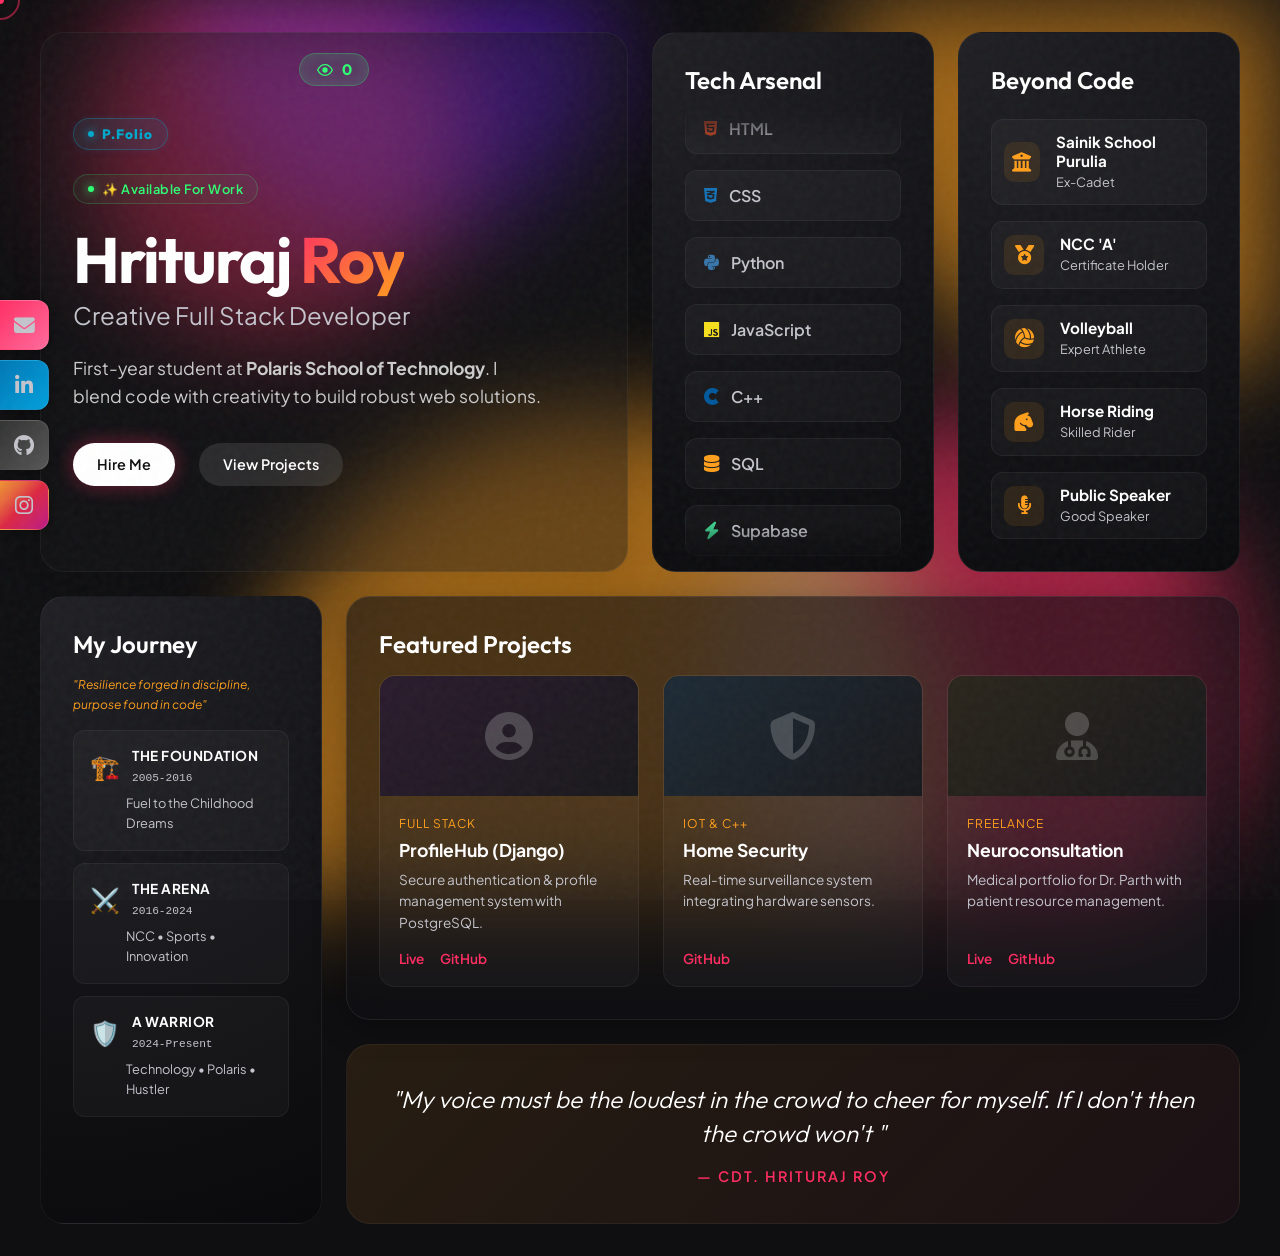
==== index.html @ 65776b00 "adding view button and p.folio" ====
<!DOCTYPE html>
<html lang="en">

<head>
    <meta charset="UTF-8">
    <meta name="viewport" content="width=device-width, initial-scale=1.0">
    <title>Hrituraj Roy | Full Stack Developer</title>
    <meta name="description" content="Portfolio of Hrituraj Roy - Full Stack Developer, Athlete, & Innovator.">
    <link rel="stylesheet" href="style.css">
    <link rel="preconnect" href="https://fonts.googleapis.com">
    <link rel="preconnect" href="https://fonts.gstatic.com" crossorigin>
    <link
        href="https://fonts.googleapis.com/css2?family=Outfit:wght@400;600;800&family=Plus+Jakarta+Sans:wght@400;500;700&display=swap"
        rel="stylesheet">
    <link rel="stylesheet" href="https://cdnjs.cloudflare.com/ajax/libs/font-awesome/6.4.0/css/all.min.css">
</head>

<body>
    <div class="cursor-dot"></div>
    <div class="cursor-outline"></div>
    <canvas id="particle-canvas"></canvas>
    <div class="grain-overlay"></div>

    <main class="bento-container">

        <!-- Tile 1: Intro / Hero -->
        <div class="bento-tile tile-intro">
            <div class="profile-header">
                <div class="logo-container">
                    <div class="pfolio-logo">P.Folio</div>
                </div>
                <!-- Restored views counter with live SVG eye -->
                <div class="views-counter" title="Profile Views">
                    <div class="live-indicator">
                        <svg class="eye-radar" viewBox="0 0 24 24" fill="none" xmlns="http://www.w3.org/2000/svg">
                            <circle cx="12" cy="12" r="4" fill="currentColor"></circle>
                            <path d="M1 12C1 12 5 4 12 4C19 4 23 12 23 12C23 12 19 20 12 20C5 20 1 12 1 12Z" stroke="currentColor" stroke-width="2" stroke-linecap="round" stroke-linejoin="round"></path>
                        </svg>
                    </div>
                    <span id="view-count">0</span>
                </div>
                <div class="status-badge">✨ Available For Work</div>
                <h1 id="header-name"><span id="name-text">Hrituraj</span> <span class="gradient-text"
                        id="surname-text">Roy</span></h1>
                <h2>Creative Full Stack Developer</h2>
                <p>First-year student at <strong>Polaris School of Technology</strong>. I blend code with creativity to
                    build robust web solutions.</p>
                <div class="intro-actions">
                    <a href="contact.html" class="btn btn-primary">Hire Me</a>
                    <a href="#projects" class="btn btn-secondary">View Projects</a>
                </div>
            </div>
        </div>

        <!-- Tile 2: Tech Stack (Marquee) -->
        <div class="bento-tile tile-stack">
            <h3>Tech Arsenal</h3>
            <div class="marquee-wrapper">
                <div class="marquee-content">
                    <div class="stack-item"><i class="fab fa-html5"></i> <span>HTML</span></div>
                    <div class="stack-item"><i class="fab fa-css3-alt"></i> <span>CSS</span></div>
                    <div class="stack-item"><i class="fab fa-python"></i> <span>Python</span></div>
                    <div class="stack-item"><i class="fab fa-js"></i> <span>JavaScript</span></div>
                    <div class="stack-item"><i class="fab fa-cuttlefish"></i> <span>C++</span></div>
                    <div class="stack-item"><i class="fas fa-database"></i> <span>SQL</span></div>
                    <div class="stack-item"><i class="fas fa-bolt"></i> <span>Supabase</span></div>
                    <div class="stack-item"><i class="fab fa-envira"></i> <span>Django</span></div>

                    <!-- Duplicate for seamless loop -->
                    <div class="stack-item"><i class="fab fa-html5"></i> <span>HTML</span></div>
                    <div class="stack-item"><i class="fab fa-css3-alt"></i> <span>CSS</span></div>
                    <div class="stack-item"><i class="fab fa-python"></i> <span>Python</span></div>
                    <div class="stack-item"><i class="fab fa-js"></i> <span>JavaScript</span></div>
                    <div class="stack-item"><i class="fab fa-cuttlefish"></i> <span>C++</span></div>
                    <div class="stack-item"><i class="fas fa-database"></i> <span>SQL</span></div>
                    <div class="stack-item"><i class="fas fa-bolt"></i> <span>Supabase</span></div>
                    <div class="stack-item"><i class="fab fa-envira"></i> <span>Django</span></div>
                </div>
            </div>
        </div>

        <!-- Tile 3: The Athlete & Leader -->
        <div class="bento-tile tile-athlete">
            <h3>Beyond Code</h3>
            <div class="achievements-grid">
                <div class="achievement-card">
                    <div class="icon-box"><i class="fas fa-university"></i></div>
                    <div class="ach-text">
                        <h4>Sainik School Purulia</h4>
                        <p>Ex-Cadet</p>
                    </div>
                </div>
                <div class="achievement-card">
                    <div class="icon-box"><i class="fas fa-medal"></i></div>
                    <div class="ach-text">
                        <h4>NCC 'A'</h4>
                        <p>Certificate Holder</p>
                    </div>
                </div>
                <div class="achievement-card">
                    <div class="icon-box"><i class="fas fa-volleyball-ball"></i></div>
                    <div class="ach-text">
                        <h4>Volleyball</h4>
                        <p>Expert Athlete</p>
                    </div>
                </div>
                <div class="achievement-card">
                    <div class="icon-box"><i class="fas fa-horse-head"></i></div>
                    <div class="ach-text">
                        <h4>Horse Riding</h4>
                        <p>Skilled Rider</p>
                    </div>
                </div>
                <div class="achievement-card">
                    <div class="icon-box"><i class="fas fa-microphone-alt"></i></div>
                    <div class="ach-text">
                        <h4>Public Speaker</h4>
                        <p>Good Speaker</p>
                    </div>
                </div>
            </div>
        </div>

        <!-- Tile 4: My Journey - 3 Phases -->
        <div class="bento-tile tile-exp">
            <h3>My Journey</h3>
            <p class="journey-tagline">"Resilience forged in discipline, purpose found in code"</p>

            <div class="journey-phases">
                <!-- Phase 1: Roots -->
                <div class="phase-card" data-phase="roots">
                    <div class="phase-header">
                        <div class="phase-icon">🏗️</div>
                        <div class="phase-info">
                            <h4>THE FOUNDATION </h4>
                            <span class="phase-years">2005-2016</span>
                        </div>
                    </div>
                    <p class="phase-summary">Fuel to the Childhood Dreams</p>
                    <div class="phase-tooltip">
                        <strong>Where it began:</strong> Born in a small village, my mother saw potential beyond our
                        circumstances. Her courage moved us to town school, where I discovered Sainik School Purulia.
                        Earned my place there and shaped by merit.
                    </div>
                </div>

                <!-- Phase 2: Warrior -->
                <div class="phase-card" data-phase="warrior">
                    <div class="phase-header">
                        <div class="phase-icon">⚔️</div>
                        <div class="phase-info">
                            <h4>THE ARENA</h4>
                            <span class="phase-years">2016-2024</span>
                        </div>
                    </div>
                    <p class="phase-summary">NCC • Sports • Innovation</p>
                    <div class="phase-tooltip">
                        Thrived in boarding school's military environment.
                        Led NCC drills,pushed physical limits. Then ATAL Innovation
                        Mission opened a new world—IoT, sensors, code. Built projects, won district events. Soldier
                        mindset met maker spirit.
                    </div>
                </div>

                <!-- Phase 3: Builder -->
                <div class="phase-card" data-phase="builder">
                    <div class="phase-header">
                        <div class="phase-icon">🛡️</div>
                        <div class="phase-info">
                            <h4>A WARRIOR</h4>
                            <span class="phase-years">2024-Present</span>
                        </div>
                    </div>
                    <p class="phase-summary">Technology • Polaris • Hustler</p>
                    <div class="phase-tooltip">
                        Army didn't happen. Hurt, but didn't break.
                        Channeled that warrior discipline into full-stack development at Polaris School of Technology.
                        Building solutions that matter. Hackathons, freelance and relentless
                        growth with unstoppable momentum.
                    </div>
                </div>
            </div>
        </div>

        <!-- Tile 5: Project 1 (ProfileHub) -->
        <!-- Tile 5: Projects Gallery -->
        <div class="bento-tile tile-gallery" id="projects">
            <h3 style="grid-column: 1 / -1; margin-bottom: 0;">Featured Projects</h3>
            <div class="gallery-grid">
                <!-- Project 1 -->
                <div class="project-card">
                    <div class="project-image" style="background: linear-gradient(135deg, #2a1b2d, #18181b);">
                        <i class="fas fa-user-circle"></i>
                    </div>
                    <div class="project-info">
                        <div class="project-tag" data-tooltip="Django backend + PostgreSQL database">Full Stack</div>
                        <h4>ProfileHub (Django)</h4>
                        <p>Secure authentication & profile management system with PostgreSQL.</p>
                        <div class="project-links">
                            <a href="https://8byte-beryl.vercel.app" target="_blank">Live</a>
                            <a href="https://github.com/Roy-code5k/Django_User_Auth" target="_blank">GitHub</a>
                        </div>
                    </div>
                </div>

                <!-- Project 2 -->
                <div class="project-card">
                    <div class="project-image" style="background: linear-gradient(135deg, #1d2a35, #18181b);">
                        <i class="fas fa-shield-alt"></i>
                    </div>
                    <div class="project-info">
                        <div class="project-tag" data-tooltip="C++ firmware + IoT sensors">IoT & C++</div>
                        <h4>Home Security</h4>
                        <p>Real-time surveillance system integrating hardware sensors.</p>
                        <div class="project-links">
                            <a href="https://github.com/Roy-code5k/Home-Security-System" target="_blank">GitHub</a>
                        </div>
                    </div>
                </div>

                <!-- Project 3 -->
                <div class="project-card">
                    <div class="project-image" style="background: linear-gradient(135deg, #2a251b, #18181b);">
                        <i class="fas fa-user-md"></i>
                    </div>
                    <div class="project-info">
                        <div class="project-tag" data-tooltip="HTML, CSS, JavaScript + Vercel">Freelance</div>
                        <h4>Neuroconsultation</h4>
                        <p>Medical portfolio for Dr. Parth with patient resource management.</p>
                        <div class="project-links">
                            <a href="https://parthsorathiya.com/" target="_blank">Live</a>
                            <a href="https://github.com/Roy-code5k/dr-parth-portfolio-website"
                                target="_blank">GitHub</a>
                        </div>
                    </div>
                </div>
            </div>
        </div>

        <!-- Tile 6: Inspirational Quote -->
        <div class="bento-tile tile-quote">
            <blockquote>"My voice must be the loudest in the crowd to cheer for myself. If I don't then the crowd won't
                "
            </blockquote>
            <cite>— Cdt. Hrituraj Roy</cite>
        </div>


    </main>

    <!-- Social Icons - Left Edge -->
    <a href="mailto:hriturajroy2005@gmail.com" class="social-peek social-email" data-tooltip="Email"
        style="top: calc(50% - 150px);">
        <i class="fas fa-envelope"></i>
    </a>
    <a href="https://www.linkedin.com/in/hrituraj-roy-12340a299/" target="_blank" class="social-peek social-linkedin"
        data-tooltip="LinkedIn" style="top: calc(50% - 90px);">
        <i class="fab fa-linkedin-in"></i>
    </a>
    <a href="https://github.com/Roy-code5k" target="_blank" class="social-peek social-github" data-tooltip="GitHub"
        style="top: calc(50% - 30px);">
        <i class="fab fa-github"></i>
    </a>
    <a href="https://www.instagram.com/cdt.hrituraj_roy/" target="_blank" class="social-peek social-instagram"
        data-tooltip="Instagram" style="top: calc(50% + 30px);">
        <i class="fab fa-instagram"></i>
    </a>

    </main>

    <script src="script.js"></script>
</body>

</html>
---- style.css ----
:root {
    --bg-color: #0f0f11;
    --card-bg: #18181b;
    --card-hover: #27272a;
    --text-primary: #ffffff;
    --text-muted: #c4c4cc;
    --accent-pink: #FF2E63;
    --accent-orange: #FF9F1C;
    --gradient-text: linear-gradient(135deg, var(--accent-pink), var(--accent-orange));

    --font-heading: 'Outfit', sans-serif;
    --font-body: 'Plus Jakarta Sans', sans-serif;

    --gap: 1.5rem;
    --radius: 24px;
}

* {
    margin: 0;
    padding: 0;
    box-sizing: border-box;
}

body {
    background-color: var(--bg-color);
    color: var(--text-primary);
    font-family: var(--font-body);
    min-height: 100vh;
    padding: 2rem;
    display: flex;
    justify-content: center;
    align-items: center;
    position: relative;
    overflow-x: hidden;
}

/* 1. Grain Texture */
.grain-overlay {
    position: fixed;
    top: 0;
    left: 0;
    width: 100%;
    height: 100%;
    pointer-events: none;
    z-index: 9000;
    opacity: 0.04;
    background-image: url("data:image/svg+xml,%3Csvg viewBox='0 0 200 200' xmlns='http://www.w3.org/2000/svg'%3E%3Cfilter id='noiseFilter'%3E%3CfeTurbulence type='fractalNoise' baseFrequency='0.65' numOctaves='3' stitchTiles='stitch'/%3E%3C/filter%3E%3Crect width='100%25' height='100%25' filter='url(%23noiseFilter)'/%3E%3C/svg%3E");
}

/* 2. Particle Canvas (Fluid Blur) */
#particle-canvas {
    position: fixed;
    top: 0;
    left: 0;
    width: 100%;
    height: 100%;
    z-index: 0;
    pointer-events: none;
    filter: blur(50px);
    opacity: 0.6;
}

/* Custom Cursor */
.cursor-dot,
.cursor-outline {
    position: fixed;
    top: 0;
    left: 0;
    transform: translate(-50%, -50%);
    border-radius: 50%;
    z-index: 9999;
    pointer-events: none;
}

.cursor-dot {
    width: 8px;
    height: 8px;
    background-color: var(--accent-pink);
}

.cursor-outline {
    width: 40px;
    height: 40px;
    border: 2px solid var(--accent-pink);
    opacity: 0.5;
    transition: 0.2s;
}

/* Cursor Particle Trail */
.cursor-particle {
    position: fixed;
    width: 4px;
    height: 4px;
    background: var(--accent-pink);
    border-radius: 50%;
    pointer-events: none;
    z-index: 9998;
    animation: particleFade 0.8s ease-out forwards;
}

@keyframes particleFade {
    0% {
        opacity: 0.8;
        transform: scale(1);
    }

    100% {
        opacity: 0;
        transform: scale(0.3) translateY(20px);
    }
}

/* Bento Container */
.bento-container {
    display: grid;
    grid-template-columns: repeat(4, 1fr);
    grid-template-rows: repeat(4, minmax(180px, auto));
    gap: var(--gap);
    max-width: 1200px;
    width: 100%;
}

/* Tile Basics */
.bento-tile {
    background: var(--card-bg);
    border-radius: var(--radius);
    padding: 2rem;
    position: relative;
    overflow: hidden;
    transition: transform 0.3s ease, background 0.3s ease, box-shadow 0.3s ease;
    border: 1px solid rgba(255, 255, 255, 0.05);
    display: flex;
    flex-direction: column;
    opacity: 0;
    transform: translateY(20px);
    transform-style: preserve-3d;
    perspective: 1000px;
}

.bento-tile:hover {
    transform: translateY(-5px) rotateX(2deg) rotateY(-2deg);
    background: var(--card-hover);
    border-color: rgba(255, 255, 255, 0.1);
    box-shadow: 0 20px 40px -10px rgba(0, 0, 0, 0.5), 0 0 30px rgba(255, 46, 99, 0.1);
}

/* Typography */
h1 {
    font-family: var(--font-heading);
    font-size: 3rem;
    font-weight: 300;
    line-height: 1.1;
    margin-bottom: 0.5rem;
}

#name-text,
#surname-text {
    opacity: 0;
    /* Initially hidden for glitch reveal */
    transition: opacity 0.1s;
}

h2 {
    font-size: 1.25rem;
    font-weight: 400;
    color: var(--text-muted);
    margin-bottom: 1.5rem;
}

h3 {
    font-family: var(--font-heading);
    font-size: 1.5rem;
    font-weight: 600;
    margin-bottom: 1.5rem;
}

h4 {
    font-size: 1.25rem;
    font-weight: 700;
    margin-bottom: 0.5rem;
}

p {
    color: var(--text-muted);
    font-size: 0.95rem;
    font-weight: 400;
    line-height: 1.6;
}

.gradient-text {
    background: var(--gradient-text);
    -webkit-background-clip: text;
    background-clip: text;
    color: transparent;
}

/* Buttons */
.btn {
    display: inline-block;
    padding: 0.8rem 1.5rem;
    border-radius: 50px;
    font-weight: 600;
    text-decoration: none;
    font-size: 0.9rem;
    transition: 0.3s;
}

.btn-primary {
    background: var(--text-primary);
    color: var(--bg-color);
    position: relative;
    animation: pulseGlow 2s ease-in-out infinite;
    box-shadow: 0 0 20px rgba(255, 46, 99, 0.4);
}

.btn-primary:hover {
    background: var(--accent-pink);
    color: white;
    animation: none;
    box-shadow: 0 0 30px rgba(255, 46, 99, 0.6);
    transform: translateY(-2px);
}

@keyframes pulseGlow {

    0%,
    100% {
        box-shadow: 0 0 20px rgba(255, 46, 99, 0.4), 0 0 40px rgba(255, 46, 99, 0.2);
    }

    50% {
        box-shadow: 0 0 30px rgba(255, 46, 99, 0.6), 0 0 60px rgba(255, 46, 99, 0.3);
    }
}

.btn-secondary {
    background: rgba(255, 255, 255, 0.1);
    color: var(--text-primary);
    margin-left: 0.5rem;
}

.btn-secondary:hover {
    background: rgba(255, 255, 255, 0.15);
    border-color: white;
    transform: translateY(-2px);
}

/* === TILE LAYOUTS === */

/* Intro Tile: Rows 1-2, Cols 1-2 */
.tile-intro {
    grid-column: span 2;
    grid-row: span 2;
    background: rgba(24, 24, 27, 0.4);
    /*linear-gradient(135deg, rgba(255, 159, 28, 0.1), rgba(255, 46, 99, 0.05));*/
    box-shadow: 0 4px 30px rgba(0, 0, 0, 0.1);
    border: 1px solid rgba(255, 255, 255, 0.05);
    justify-content: center;
    align-items: flex-start;
    text-align: left;
    transition: all 0.4s ease;
}

.tile-intro:hover {
    background: rgba(24, 24, 27, 0.6);
    border-color: rgba(255, 255, 255, 0.3);
    box-shadow: 0 0 20px rgba(255, 46, 99, 0.2), 0 5px 15px rgba(0, 0, 0, 0.3);
    transform: translateY(-5px) scale(1.01);
}

/* =========================================
   RESTORED VIEW COUNTER UI 
   ========================================= */
.views-counter {
    position: fixed;
    top: 20px; /* Float it at the top most center */
    left: 50%;
    transform: translateX(-50%); /* Centers perfectly horizontally */
    display: flex;
    align-items: center;
    gap: 8px;
    padding: 6px 16px; /* Adjusted padding to fit icon and number well */
    background: rgba(46, 255, 116, 0.1); /* Green base */
    border: 1px solid rgba(46, 255, 116, 0.3);
    border-radius: 50px; /* Make it a perfectly rounded pill */
    color: #2eff74; /* Glowing green */
    font-family: var(--font-heading);
    font-size: 0.95rem;
    font-weight: 700;
    transition: all 0.3s ease;
    backdrop-filter: blur(8px);
    box-shadow: 0 0 15px rgba(46, 255, 116, 0.15) inset; /* Inner glow for glass look */
    
    /* For the radar sweep */
    overflow: hidden;
    z-index: 1000; /* Ensure it stays above all other content */
    
    /* #4: Pulsating outer glow on load */
    animation: loadHeartbeat 1.5s ease-out 1;
}

/* Sweep line pseudo-element */
.views-counter::after {
    content: '';
    position: absolute;
    top: -50%;
    left: -50%;
    width: 20px;
    height: 200%;
    background: linear-gradient(90deg, transparent, rgba(46, 255, 116, 0.5), transparent);
    transform: rotate(35deg) translateX(-150px);
    transition: 0.8s ease-in-out;
    pointer-events: none;
    z-index: 1;
}

@keyframes loadHeartbeat {
    0% {
        box-shadow: 0 0 0 0 rgba(46, 255, 116, 0.6), 0 0 15px rgba(46, 255, 116, 0.1) inset;
    }
    30% {
        box-shadow: 0 0 0 15px rgba(46, 255, 116, 0), 0 0 15px rgba(46, 255, 116, 0.1) inset;
    }
    45% {
        box-shadow: 0 0 0 0 rgba(46, 255, 116, 0.4), 0 0 15px rgba(46, 255, 116, 0.1) inset;
    }
    100% {
        box-shadow: 0 0 0 15px rgba(46, 255, 116, 0), 0 0 15px rgba(46, 255, 116, 0.1) inset;
    }
}

/* Custom SVG Eye Animation */
.live-indicator {
    display: flex;
    align-items: center;
    justify-content: center;
    position: relative;
    width: 18px;
    height: 18px;
}

.eye-radar {
    width: 16px;
    height: 16px;
    color: #2eff74;
    position: relative;
    z-index: 2;
    overflow: visible;
}

/* Core pupil glowing pulse */
.eye-radar circle {
    animation: eyePulse 2.5s infinite ease-in-out;
}

@keyframes eyePulse {
    0%, 100% {
        transform: scale(0.8);
        opacity: 0.7;
    }
    50% {
        transform: scale(1.1);
        opacity: 1;
        filter: drop-shadow(0 0 4px #2eff74);
    }
}

.views-counter:hover {
    background: rgba(46, 255, 116, 0.1);
    border-color: rgba(46, 255, 116, 0.4);
    color: #ffffff;
    transform: translateX(-50%) translateY(-2px); /* Regular hover lift */
    box-shadow: 0 5px 15px rgba(46, 255, 116, 0.2), 0 0 20px rgba(46, 255, 116, 0.2) inset;
}

/* Trigger the sweep on hover */
.views-counter:hover::after {
    transform: rotate(35deg) translateX(250px);
}

.logo-container {
    width: 100%;
    margin-bottom: 1.5rem;
}

.pfolio-logo {
    display: inline-flex;
    align-items: center;
    gap: 8px;
    /* Added gap to push text away from the dot */
    justify-content: center;
    padding: 6px 14px;
    background: rgba(0, 168, 204, 0.1);
    /* Ocean Blue base */
    color: #00a8cc;
    /* Ocean blue text */
    font-family: var(--font-heading);
    font-weight: 800;
    font-size: 0.85rem;
    letter-spacing: 1px;
    border-radius: 20px;
    border: 1px solid rgba(0, 168, 204, 0.3);
    box-shadow: 0 0 10px rgba(0, 168, 204, 0.1);
    transition: all 0.3s ease;
    cursor: default;
}

.pfolio-logo::before {
    content: '';
    width: 6px;
    height: 6px;
    background-color: #00a8cc;
    border-radius: 50%;
    box-shadow: 0 0 10px #00a8cc;
    animation: pulseBlue 2s infinite;
}

@keyframes pulseBlue {
    0% {
        opacity: 1;
        box-shadow: 0 0 0 0 rgba(0, 168, 204, 0.4);
    }

    70% {
        opacity: 1;
        box-shadow: 0 0 0 6px rgba(0, 168, 204, 0);
    }

    100% {
        opacity: 1;
        box-shadow: 0 0 0 0 rgba(0, 168, 204, 0);
    }
}

.pfolio-logo:hover {
    background: rgba(0, 168, 204, 0.2);
    border-color: rgba(0, 168, 204, 0.5);
    box-shadow: 0 0 15px rgba(0, 168, 204, 0.3);
    transform: translateY(-2px);
    color: #ffffff;
}

.status-badge {
    display: inline-flex;
    align-items: center;
    gap: 8px;
    background: rgba(46, 255, 116, 0.05);
    color: #2eff74;
    padding: 6px 14px;
    border-radius: 20px;
    font-size: 0.8rem;
    font-weight: 600;
    margin-bottom: 1.5rem;
    border: 1px solid rgba(46, 255, 116, 0.2);
    letter-spacing: 0.5px;
}

.status-badge::before {
    content: '';
    width: 6px;
    height: 6px;
    background-color: #2eff74;
    border-radius: 50%;
    box-shadow: 0 0 10px #2eff74;
    animation: pulse 2s infinite;
}

@keyframes pulse {
    0% {
        opacity: 1;
        box-shadow: 0 0 0 0 rgba(46, 255, 116, 0.4);
    }

    70% {
        opacity: 1;
        box-shadow: 0 0 0 6px rgba(46, 255, 116, 0);
    }

    100% {
        opacity: 1;
        box-shadow: 0 0 0 0 rgba(46, 255, 116, 0);
    }
}

.tile-intro h1 {
    font-size: 4rem;
    font-weight: 700;
    letter-spacing: -2px;
    margin-bottom: 0.5rem;
    line-height: 1;
}

.tile-intro h2 {
    font-size: 1.5rem;
    color: var(--text-muted);
    font-weight: 400;
    margin-bottom: 1.5rem;
}

.tile-intro p {
    max-width: 90%;
    margin-bottom: 2rem;
    font-size: 1.1rem;
    color: #cccccc;
}

.intro-actions {
    display: flex;
    gap: 1rem;
}

/* Tech Stack Tile: Row 1-2, Col 3 */
.tile-stack {
    grid-column: span 1;
    grid-row: span 2;
    overflow: hidden;
    padding-left: 0;
    padding-right: 0;
    justify-content: flex-start;
    position: relative;
    padding-top: 1.5rem;
    background: radial-gradient(circle at top left, #1f1f24, #0a0a0c);
}

.tile-stack h3 {
    padding-left: 2rem;
    z-index: 10;
    position: relative;
    margin-top: 0.5rem;
    margin-bottom: 0;
}

.marquee-wrapper {
    position: absolute;
    top: 70px;
    left: 0;
    width: 100%;
    bottom: 0;
    overflow: hidden;
    mask-image: linear-gradient(to bottom, transparent, black 10%, black 90%, transparent);
    -webkit-mask-image: linear-gradient(to bottom, transparent, black 10%, black 90%, transparent);
}

.marquee-content {
    display: flex;
    flex-direction: column;
    gap: 1rem;
    padding: 0 2rem;
    animation: scrollVertical 20s linear infinite;
}

@keyframes scrollVertical {
    0% {
        transform: translateY(0);
    }

    100% {
        transform: translateY(-50%);
    }
}

.stack-item {
    display: flex;
    align-items: center;
    gap: 12px;
    font-weight: 600;
    color: var(--text-muted);
    padding: 14px 18px;
    background: rgba(255, 255, 255, 0.03);
    border-radius: 12px;
    border: 1px solid rgba(255, 255, 255, 0.05);
    transition: all 0.3s ease;
}

.stack-item:hover {
    background: rgba(255, 255, 255, 0.08);
    border-color: rgba(255, 255, 255, 0.2);
    transform: translateX(5px);
    color: white;
}

.stack-item i {
    font-size: 1.1rem;
    transition: 0.3s;
}

/* Brand Colors */
.stack-item:has(.fa-html5):hover {
    box-shadow: 0 0 15px rgba(227, 79, 38, 0.2);
    border-color: rgba(227, 79, 38, 0.5);
}

.stack-item:has(.fa-html5) i {
    color: #E34F26;
}

.stack-item:has(.fa-css3-alt):hover {
    box-shadow: 0 0 15px rgba(21, 114, 182, 0.2);
    border-color: rgba(21, 114, 182, 0.5);
}

.stack-item:has(.fa-css3-alt) i {
    color: #1572B6;
}

.stack-item:has(.fa-python):hover {
    box-shadow: 0 0 15px rgba(55, 118, 171, 0.2);
    border-color: rgba(55, 118, 171, 0.5);
}

.stack-item:has(.fa-python) i {
    color: #3776AB;
}

.stack-item:has(.fa-js):hover {
    box-shadow: 0 0 15px rgba(247, 223, 30, 0.2);
    border-color: rgba(247, 223, 30, 0.5);
}

.stack-item:has(.fa-js) i {
    color: #F7DF1E;
}

.stack-item:has(.fa-cuttlefish):hover {
    box-shadow: 0 0 15px rgba(0, 89, 156, 0.2);
    border-color: rgba(0, 89, 156, 0.5);
}

.stack-item:has(.fa-cuttlefish) i {
    color: #00599C;
}

.stack-item:has(.fa-database):hover {
    box-shadow: 0 0 15px rgba(255, 159, 28, 0.2);
    border-color: rgba(255, 159, 28, 0.5);
}

.stack-item:has(.fa-database) i {
    color: #FF9F1C;
}

.stack-item:has(.fa-bolt):hover {
    box-shadow: 0 0 15px rgba(62, 207, 142, 0.2);
    border-color: rgba(62, 207, 142, 0.5);
}

.stack-item:has(.fa-bolt) i {
    color: #3ECF8E;
}

.stack-item:has(.fa-envira):hover {
    box-shadow: 0 0 15px rgba(9, 46, 32, 0.4);
    border-color: rgba(9, 46, 32, 0.6);
}

.stack-item:has(.fa-envira) i {
    color: #092E20;
}

/* Athlete Tile: Row 1-2, Col 4 */
.tile-athlete {
    grid-column: span 1;
    grid-row: span 2;
    background: radial-gradient(circle at top left, #1f1f24, #0a0a0c);
    display: flex;
    flex-direction: column;
}

.achievements-grid {
    display: flex;
    flex-direction: column;
    gap: 1rem;
    flex: 1;
}

.achievement-card {
    display: flex;
    align-items: center;
    gap: 1rem;
    background: rgba(255, 255, 255, 0.03);
    padding: 12px;
    border-radius: 12px;
    border: 1px solid rgba(255, 255, 255, 0.05);
    transition: all 0.3s ease;
}

.achievement-card:hover {
    background: rgba(255, 255, 255, 0.08);
    transform: translateX(5px);
    border-color: rgba(255, 159, 28, 0.3);
}

.icon-box {
    width: 40px;
    height: 40px;
    background: rgba(255, 159, 28, 0.1);
    border-radius: 10px;
    display: flex;
    align-items: center;
    justify-content: center;
    color: var(--accent-orange);
    font-size: 1.2rem;
}

.ach-text h4 {
    font-size: 0.95rem;
    font-weight: 700;
    margin-bottom: 2px;
    color: var(--text-primary);
}

.ach-text p {
    font-size: 0.8rem;
    color: var(--text-muted);
    margin: 0;
}

/* Experience Tile: Row 3-4, Col 1 (1×2 - Double Height) */
.tile-exp {
    grid-column: span 1;
    grid-row: span 2;
    background: radial-gradient(circle at top left, #1f1f24, #0a0a0c);
    display: flex;
    flex-direction: column;
    gap: 0.5rem;
}

/* Quote Tile: Row 4, Cols 2-4 */
.tile-quote {
    grid-column: span 3;
    grid-row: span 1;
    background: linear-gradient(135deg, rgba(255, 159, 28, 0.1), rgba(255, 46, 99, 0.05));
    border: 1px solid rgba(255, 255, 255, 0.05);
    display: flex;
    flex-direction: column;
    align-items: center;
    justify-content: center;
    text-align: center;
    padding: 2rem;
    transition: all 0.4s ease;
}

.tile-quote:hover {
    background: rgba(24, 24, 27, 0.6);
    border-color: rgba(255, 255, 255, 0.3);
    box-shadow: 0 0 20px rgba(255, 46, 99, 0.2), 0 5px 15px rgba(0, 0, 0, 0.3);
    transform: translateY(-5px) scale(1.01);
}

.tile-quote blockquote {
    font-family: var(--font-heading);
    font-size: 1.5rem;
    font-weight: 300;
    font-style: italic;
    color: var(--text-primary);
    margin-bottom: 1rem;
    line-height: 1.4;
}

.tile-quote cite {
    font-size: 0.9rem;
    color: var(--accent-pink);
    font-weight: 600;
    text-transform: uppercase;
    letter-spacing: 2px;
    font-style: normal;
}

.journey-tagline {
    font-size: 0.75rem;
    font-style: italic;
    color: var(--accent-orange);
    margin-top: -1rem;
    margin-bottom: 0.5rem;
}

.journey-phases {
    display: flex;
    flex-direction: column;
    gap: 0.75rem;
    flex: 1;
}

.phase-card {
    background: rgba(255, 255, 255, 0.03);
    border: 1px solid rgba(255, 255, 255, 0.05);
    border-radius: 12px;
    padding: 1rem;
    transition: all 0.3s ease;
    position: relative;
    cursor: pointer;
    overflow: hidden;
}

.phase-card:hover {
    background: rgba(255, 255, 255, 0.08);
    border-color: rgba(255, 159, 28, 0.4);
    transform: translateX(3px);
}

.phase-current {
    border-color: rgba(255, 159, 28, 0.3);
    background: rgba(255, 159, 28, 0.05);
    box-shadow: 0 0 15px rgba(255, 159, 28, 0.1);
}

.phase-header {
    display: flex;
    align-items: center;
    gap: 0.75rem;
    margin-bottom: 0.5rem;
}

.phase-icon {
    font-size: 1.5rem;
    line-height: 1;
}

.phase-info h4 {
    font-size: 0.85rem;
    font-weight: 700;
    color: var(--text-primary);
    margin: 0;
    letter-spacing: 0.5px;
}

.phase-years {
    font-size: 0.7rem;
    color: var(--text-muted);
    font-family: monospace;
}

.phase-summary {
    font-size: 0.8rem;
    color: var(--text-muted);
    margin: 0;
    padding-left: 2.25rem;
}

.phase-tooltip {
    max-height: 0;
    overflow: hidden;
    transition: max-height 0.3s ease, margin-top 0.3s ease;
    margin-top: 0;
    padding-left: 2.25rem;
    font-size: 0.75rem;
    line-height: 1.5;
    color: #e0e0e0;
}

.phase-card:hover .phase-tooltip {
    max-height: 200px;
    margin-top: 0.75rem;
}

.phase-tooltip strong {
    color: var(--accent-orange);
    display: block;
    margin-bottom: 0.25rem;
    font-size: 0.8rem;
}

/* Featured Projects Gallery: Row 3, Cols 2-4 (3×1) */
.tile-gallery {
    grid-column: span 3;
    grid-row: span 1;
    display: flex;
    flex-direction: column;
    gap: 1rem;
    background: rgba(15, 15, 20, 0.6);
    backdrop-filter: blur(16px);
    -webkit-backdrop-filter: blur(16px);
    border: 1px solid rgba(255, 255, 255, 0.08);
    box-shadow: 0 8px 32px 0 rgba(0, 0, 0, 0.3);
    transition: all 0.4s ease;
}

.tile-gallery:hover {
    transform: translateY(-5px);
    background: rgba(15, 15, 20, 0.8);
    border-color: rgba(255, 255, 255, 0.2);
    box-shadow: 0 15px 40px rgba(0, 0, 0, 0.4), 0 0 30px rgba(255, 46, 99, 0.1);
}

.gallery-grid {
    display: grid;
    grid-template-columns: repeat(3, 1fr);
    gap: 1.5rem;
    height: 100%;
}

.project-card {
    background: rgba(255, 255, 255, 0.03);
    border: 1px solid rgba(255, 255, 255, 0.05);
    border-radius: 16px;
    overflow: hidden;
    transition: all 0.3s ease;
    display: flex;
    flex-direction: column;
}

.project-card:hover {
    background: rgba(255, 255, 255, 0.08);
    transform: translateY(-5px);
    border-color: rgba(255, 46, 99, 0.3);
}

.project-image {
    height: 120px;
    display: flex;
    align-items: center;
    justify-content: center;
    font-size: 3rem;
    color: rgba(255, 255, 255, 0.2);
}

.project-info {
    padding: 1.2rem;
    display: flex;
    flex-direction: column;
    flex: 1;
}

.project-info h4 {
    color: var(--text-primary);
    margin-bottom: 0.5rem;
    font-size: 1.1rem;
}

.project-info p {
    font-size: 0.85rem;
    margin-bottom: 1rem;
    flex-grow: 1;
}

.project-tag {
    font-size: 0.75rem;
    color: var(--accent-orange);
    text-transform: uppercase;
    letter-spacing: 1px;
    margin-bottom: 0.5rem;
    position: relative;
    display: inline-block;
    cursor: help;
}

.project-tag::after {
    content: attr(data-tooltip);
    position: absolute;
    bottom: calc(100% + 8px);
    left: 50%;
    transform: translateX(-50%);
    background: rgba(0, 0, 0, 0.95);
    color: white;
    padding: 6px 12px;
    border-radius: 6px;
    font-size: 0.7rem;
    white-space: nowrap;
    opacity: 0;
    pointer-events: none;
    transition: opacity 0.2s ease;
    border: 1px solid rgba(255, 159, 28, 0.3);
    letter-spacing: 0;
    text-transform: none;
}

.project-tag:hover::after {
    opacity: 1;
}

.project-links {
    display: flex;
    gap: 1rem;
    margin-top: auto;
}

.project-links a {
    font-size: 0.85rem;
    color: var(--accent-pink);
    text-decoration: none;
    font-weight: 600;
}

.project-links a:hover {
    text-decoration: underline;
}

/* Social Icons - Left Edge Peek */
.social-peek {
    position: fixed;
    left: -1px;
    width: 50px;
    height: 50px;
    background: rgba(24, 24, 27, 0.8);
    backdrop-filter: blur(16px);
    -webkit-backdrop-filter: blur(16px);
    border: 1px solid rgba(255, 255, 255, 0.1);
    border-radius: 0 12px 12px 0;
    display: flex;
    align-items: center;
    justify-content: center;
    font-size: 1.3rem;
    color: var(--text-muted);
    text-decoration: none;
    z-index: 1000;
    box-shadow: 2px 2px 10px rgba(0, 0, 0, 0.3);
    transition: all 0.3s cubic-bezier(0.25, 1, 0.5, 1);
}

.social-peek:hover {
    left: 0;
    background: rgba(24, 24, 27, 0.95);
    color: white;
    width: 60px;
    box-shadow: 4px 4px 15px rgba(0, 0, 0, 0.5);
}

.social-peek::after {
    content: attr(data-tooltip);
    position: absolute;
    left: 70px;
    background: rgba(0, 0, 0, 0.9);
    color: white;
    padding: 6px 12px;
    border-radius: 6px;
    font-size: 0.8rem;
    white-space: nowrap;
    opacity: 0;
    pointer-events: none;
    transition: 0.2s;
}

.social-peek:hover::after {
    opacity: 1;
}

/* Brand Colors for Social Icons */
.social-email {
    background: linear-gradient(135deg, #FF2E63, #ff6b9d);
}

.social-email:hover {
    background: linear-gradient(135deg, #ff1a52, #FF2E63);
}

.social-linkedin {
    background: linear-gradient(135deg, #0077b5, #00a0dc);
}

.social-linkedin:hover {
    background: linear-gradient(135deg, #005582, #0077b5);
}

.social-github {
    background: linear-gradient(135deg, #333, #555);
}

.social-github:hover {
    background: linear-gradient(135deg, #000, #333);
}

.social-instagram {
    background: linear-gradient(135deg, #f09433, #e6683c, #dc2743, #cc2366, #bc1888);
}

.social-instagram:hover {
    background: linear-gradient(135deg, #d87d2a, #f09433, #e6683c, #dc2743);
}

/* Responsive */
@media (max-width: 1024px) {
    .bento-container {
        grid-template-columns: repeat(2, 1fr);
        grid-template-rows: auto;
    }

    .tile-intro {
        grid-column: span 2;
    }

    .tile-stack {
        grid-column: span 1;
        grid-row: span 1;
    }

    .tile-athlete {
        grid-column: span 1;
        grid-row: span 2;
    }

    .tile-exp {
        grid-column: span 2;
    }

    .tile-gallery {
        grid-column: span 2;
    }

    .gallery-grid {
        grid-template-columns: 1fr;
    }
}

@media (max-width: 768px) {
    body {
        padding: 1rem;
        display: block;
    }

    .bento-container {
        display: flex;
        flex-direction: column;
        gap: 1rem;
    }

    h1 {
        font-size: 2.5rem;
    }
}
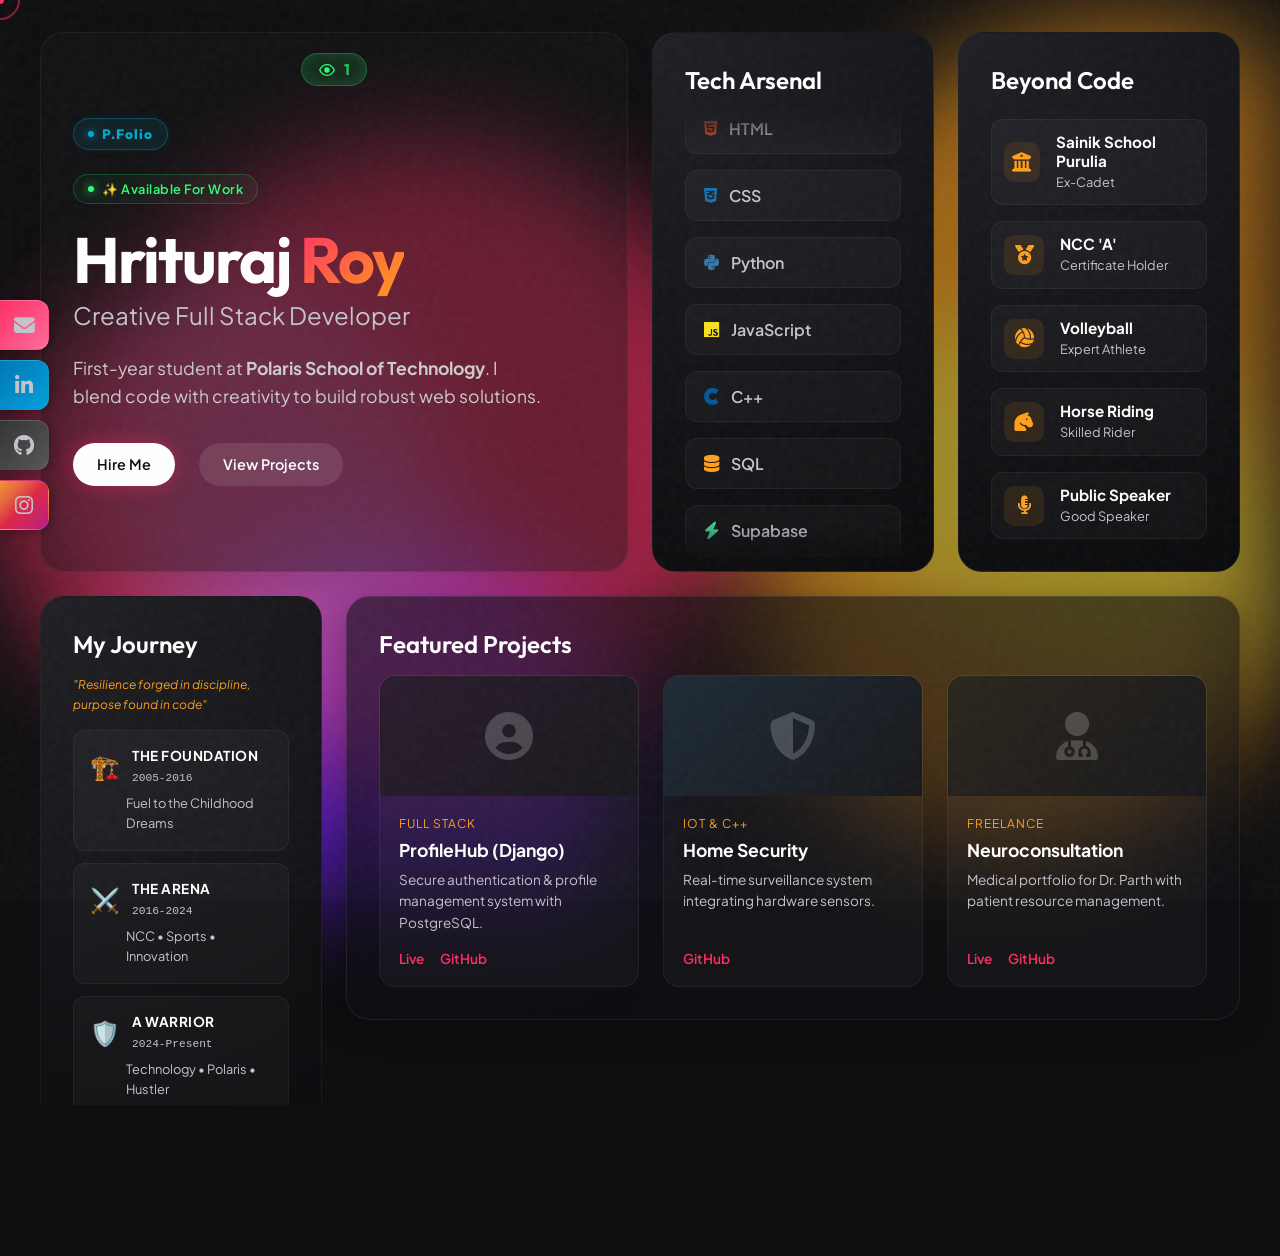
==== commit 47941b21: "updating views icon" ====
--- a/index.html
+++ b/index.html
@@ -34,7 +34,9 @@
                     <div class="live-indicator">
                         <svg class="eye-radar" viewBox="0 0 24 24" fill="none" xmlns="http://www.w3.org/2000/svg">
                             <circle cx="12" cy="12" r="4" fill="currentColor"></circle>
-                            <path d="M1 12C1 12 5 4 12 4C19 4 23 12 23 12C23 12 19 20 12 20C5 20 1 12 1 12Z" stroke="currentColor" stroke-width="2" stroke-linecap="round" stroke-linejoin="round"></path>
+                            <path d="M1 12C1 12 5 4 12 4C19 4 23 12 23 12C23 12 19 20 12 20C5 20 1 12 1 12Z"
+                                stroke="currentColor" stroke-width="2" stroke-linecap="round" stroke-linejoin="round">
+                            </path>
                         </svg>
                     </div>
                     <span id="view-count">0</span>
--- a/style.css
+++ b/style.css
@@ -19,6 +19,7 @@
     margin: 0;
     padding: 0;
     box-sizing: border-box;
+    cursor: none !important;
 }
 
 body {
@@ -203,6 +204,7 @@
     text-decoration: none;
     font-size: 0.9rem;
     transition: 0.3s;
+    cursor: none !important;
 }
 
 .btn-primary {
@@ -273,28 +275,36 @@
    ========================================= */
 .views-counter {
     position: fixed;
-    top: 20px; /* Float it at the top most center */
+    top: 20px;
+    /* Float it at the top most center */
     left: 50%;
-    transform: translateX(-50%); /* Centers perfectly horizontally */
+    transform: translateX(-50%);
+    /* Centers perfectly horizontally */
     display: flex;
     align-items: center;
     gap: 8px;
-    padding: 6px 16px; /* Adjusted padding to fit icon and number well */
-    background: rgba(46, 255, 116, 0.1); /* Green base */
+    padding: 6px 16px;
+    /* Adjusted padding to fit icon and number well */
+    background: rgba(46, 255, 116, 0.1);
+    /* Green base */
     border: 1px solid rgba(46, 255, 116, 0.3);
-    border-radius: 50px; /* Make it a perfectly rounded pill */
-    color: #2eff74; /* Glowing green */
+    border-radius: 50px;
+    /* Make it a perfectly rounded pill */
+    color: #2eff74;
+    /* Glowing green */
     font-family: var(--font-heading);
     font-size: 0.95rem;
     font-weight: 700;
     transition: all 0.3s ease;
     backdrop-filter: blur(8px);
-    box-shadow: 0 0 15px rgba(46, 255, 116, 0.15) inset; /* Inner glow for glass look */
-    
+    box-shadow: 0 0 15px rgba(46, 255, 116, 0.15) inset;
+    /* Inner glow for glass look */
+
     /* For the radar sweep */
     overflow: hidden;
-    z-index: 1000; /* Ensure it stays above all other content */
-    
+    z-index: 1000;
+    /* Ensure it stays above all other content */
+
     /* #4: Pulsating outer glow on load */
     animation: loadHeartbeat 1.5s ease-out 1;
 }
@@ -318,12 +328,15 @@
     0% {
         box-shadow: 0 0 0 0 rgba(46, 255, 116, 0.6), 0 0 15px rgba(46, 255, 116, 0.1) inset;
     }
+
     30% {
         box-shadow: 0 0 0 15px rgba(46, 255, 116, 0), 0 0 15px rgba(46, 255, 116, 0.1) inset;
     }
+
     45% {
         box-shadow: 0 0 0 0 rgba(46, 255, 116, 0.4), 0 0 15px rgba(46, 255, 116, 0.1) inset;
     }
+
     100% {
         box-shadow: 0 0 0 15px rgba(46, 255, 116, 0), 0 0 15px rgba(46, 255, 116, 0.1) inset;
     }
@@ -354,10 +367,13 @@
 }
 
 @keyframes eyePulse {
-    0%, 100% {
+
+    0%,
+    100% {
         transform: scale(0.8);
         opacity: 0.7;
     }
+
     50% {
         transform: scale(1.1);
         opacity: 1;
@@ -369,7 +385,8 @@
     background: rgba(46, 255, 116, 0.1);
     border-color: rgba(46, 255, 116, 0.4);
     color: #ffffff;
-    transform: translateX(-50%) translateY(-2px); /* Regular hover lift */
+    transform: translateX(-50%) translateY(-2px);
+    /* Regular hover lift */
     box-shadow: 0 5px 15px rgba(46, 255, 116, 0.2), 0 0 20px rgba(46, 255, 116, 0.2) inset;
 }
 
@@ -402,7 +419,7 @@
     border: 1px solid rgba(0, 168, 204, 0.3);
     box-shadow: 0 0 10px rgba(0, 168, 204, 0.1);
     transition: all 0.3s ease;
-    cursor: default;
+    cursor: none;
 }
 
 .pfolio-logo::before {
@@ -788,7 +805,7 @@
     padding: 1rem;
     transition: all 0.3s ease;
     position: relative;
-    cursor: pointer;
+    cursor: none;
     overflow: hidden;
 }
 
@@ -941,7 +958,7 @@
     margin-bottom: 0.5rem;
     position: relative;
     display: inline-block;
-    cursor: help;
+    cursor: none;
 }
 
 .project-tag::after {
